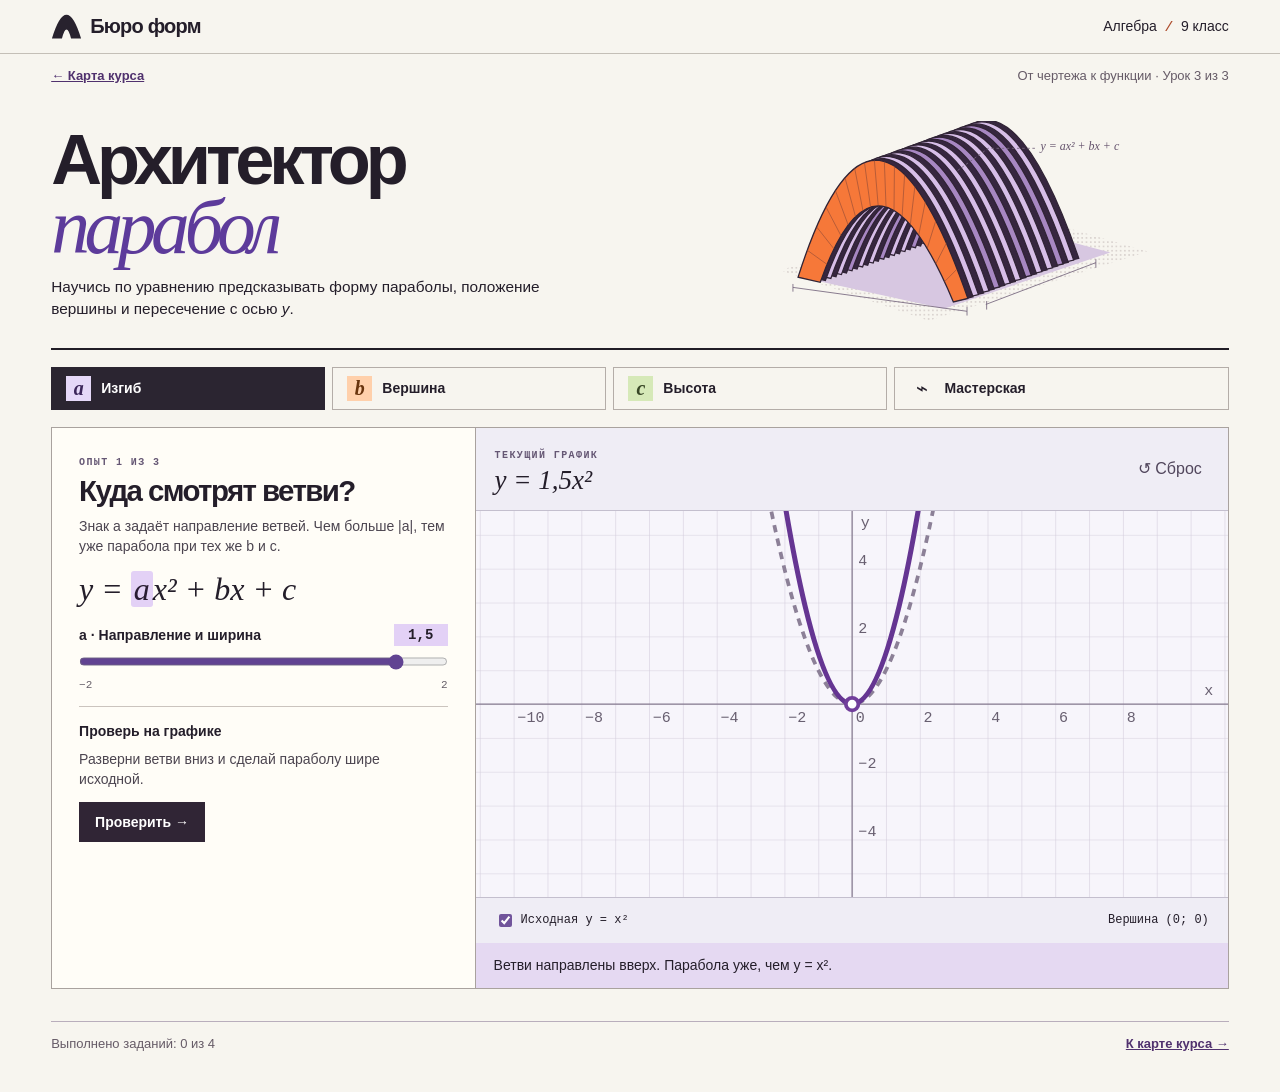
==== parabola.html @ 75d6df88 "Объединить три практических урока в курс с картой и прогрессом" ====
<!doctype html>
<html lang="ru"><head><meta charset="utf-8"><meta name="viewport" content="width=device-width,initial-scale=1"><meta name="theme-color" content="#f7f5ef"><title>Архитектор парабол — Бюро форм</title><link rel="stylesheet" href="style.css"><link rel="stylesheet" href="course.css"><script defer src="progress.js"></script><script src="app.js" defer></script></head><body>
<header><div class="wrap top"><a class="brand" href="index.html"><svg viewBox="0 0 34 30" aria-hidden="true"><path d="M1 28Q17 -24 33 28H22Q17 8 12 28Z"/></svg>Бюро форм</a><span>Алгебра <b>⁄</b> 9 класс</span></div></header>
<main class="wrap">
<nav class="crumb"><a href="index.html">← Карта курса</a><span>От чертежа к функции · Урок 3 из 3</span></nav><section class="poster"><div class="copy"><h1>Архитектор<br><em>парабол</em></h1><p>Научись по уравнению предсказывать форму параболы, положение вершины и пересечение с осью <i>y</i>.</p></div><svg id="sculpture" aria-label="Архитектурный этюд из параболических арок" viewBox="0 0 480 240" role="img"></svg></section>
<nav id="tabs" aria-label="Выбрать опыт"></nav>
<section class="lab"><article class="lesson"><div class="kicker" id="kicker"></div><h2 id="title"></h2><p id="explain"></p><div class="equation" aria-label="Общее уравнение">y = <span data-term="a">a</span>x² + <span data-term="b">b</span>x + <span data-term="c">c</span></div><div id="sliders"></div><section class="challenge"><strong id="challengeTitle"></strong><p id="challengeText"></p><div id="buttons"></div><div id="feedback" role="status"></div></section></article>
<article class="graph"><div class="graphhead"><div><small>ТЕКУЩИЙ ГРАФИК</small><h3 id="numeric"></h3></div><button id="reset" title="Сбросить значения текущего опыта">↺ Сброс</button></div><svg id="plot" role="img" viewBox="0 0 600 308"></svg><div class="graphfoot"><label><input type="checkbox" id="compare" checked> Исходная y = x²</label><span id="vertex"></span></div><p class="observation" id="observation"></p></article></section>
<div class="course-end" id="courseEnd"></div></main></body></html>
---- style.css ----
*{box-sizing:border-box}html{color-scheme:light}body{margin:0;background:#f7f5ef;color:#241e2a;font:16px/1.46 "Inter","Segoe UI",sans-serif}button,input{font:inherit}button{cursor:pointer}button:focus-visible,input:focus-visible,a:focus-visible{outline:3px solid #6651d1;outline-offset:3px}.wrap{max-width:1320px;margin:auto;padding:0 clamp(16px,4vw,64px)}header{border-bottom:1px solid #c4bfb7}.top{height:53px;display:flex;align-items:center;justify-content:space-between;font-size:14px}.top b{color:#ad4b2b;margin:0 7px}.brand{text-decoration:none;color:inherit;font-weight:800;letter-spacing:-.8px;font-size:20px;display:flex;align-items:center;gap:8px}.brand svg{width:31px;fill:#28222e}.poster{display:grid;grid-template-columns:1.15fr 1fr;align-items:center;border-bottom:2px solid #211d26;position:relative;padding:22px 0;gap:25px}.poster h1{margin:0;font-family:"Arial Black","Segoe UI",sans-serif;font-size:clamp(48px,5.5vw,83px);letter-spacing:-.073em;line-height:.91;font-weight:900}.poster h1 em{font-family:Georgia,serif;font-weight:normal;font-size:1.1em;letter-spacing:-.07em;color:#5d3b9b}.poster p{max-width:530px;margin:14px 0 0;font-size:clamp(14px,1.2vw,17px);line-height:1.4}.poster svg{width:100%;height:clamp(155px,16vw,224px);display:block}#tabs{display:grid;grid-template-columns:repeat(3,1fr) 1.22fr;margin:17px 0;gap:7px}.tab{background:transparent;border:1px solid #b4ada8;color:inherit;display:flex;align-items:center;gap:10px;padding:8px 14px;text-align:left;font-weight:650;font-size:14px;transition:background .15s}.tab:hover{background:#e9e5dc}.tab[aria-current=true]{background:#2b2531;color:white;border-color:#2b2531}.glyph{display:grid;place-items:center;width:25px;height:25px;background:#e5d8f8;color:#3b255a;font:italic bold 20px Georgia,serif}.tab:nth-child(2) .glyph{background:#ffd0ab;color:#69340d}.tab:nth-child(3) .glyph{background:#d6e9b8;color:#384726}.tab:nth-child(4) .glyph{color:inherit;background:transparent;font:20px Arial}.tick{margin-left:auto}.lab{display:grid;grid-template-columns:minmax(280px,.83fr) minmax(0,1.48fr);align-items:start;border:1px solid #a9a29e;margin-bottom:32px;background:#fffdf7}.lesson{padding:clamp(18px,2.1vw,31px)}.kicker,small{font:700 10px/1.5 Consolas,monospace;letter-spacing:1.4px;color:#655774}.lesson h2{font:720 clamp(26px,2.3vw,36px)/1.05 "Segoe UI",sans-serif;letter-spacing:-1.6px;margin:6px 0 9px}.lesson p{margin:6px 0 12px;color:#4c4550;font-size:14px}.equation{font:italic clamp(25px,2.5vw,38px)/1.3 Georgia,serif;margin:13px 0}.on{border-radius:3px;background:var(--tint);padding:0 3px;color:#291d32}.slider{display:block;margin:12px 0}.shead{display:flex;justify-content:space-between;align-items:center;font-size:14px;font-weight:650}.shead output{font:700 14px Consolas,monospace;background:var(--tint);padding:3px 9px;min-width:54px;text-align:center}.slider input{width:100%;accent-color:#614392;height:23px;margin:4px 0 0;cursor:pointer}.limits{display:flex;justify-content:space-between;font:11px Consolas,monospace;color:#676069}.challenge{border-top:1px solid #cbc4be;margin-top:15px;padding-top:12px}.challenge strong{font-size:14px}.challenge p{font-size:14px}.action{border:0;background:#302535;color:#fff;padding:10px 16px;font-weight:650;font-size:14px}.action:hover{background:#523c61}#feedback:not(:empty){font-size:14px;margin-top:9px;color:#783f25}#feedback.ok{color:#355531}.graph{min-width:0;border-left:1px solid #a9a29e;background:#efedf5}.graphhead,.graphfoot{display:flex;align-items:center;justify-content:space-between;gap:9px;padding:13px 19px}.graphhead{border-bottom:1px solid #c4bfce}.graphhead h3{font:italic 27px Georgia,serif;margin:1px 0}.graphhead button{color:#51465c;border:0;background:transparent;padding:7px}.graph svg{width:100%;display:block;background:#f7f5fb}.graphfoot{font:12px/1.3 Consolas,monospace;border-top:1px solid #c4bfce;flex-wrap:wrap}.graphfoot label{display:flex;gap:6px;align-items:center}.graphfoot input{accent-color:#71549b}.observation{padding:12px 18px;background:#e5d9f2;margin:0;min-height:43px;font-size:14px}.lab{background:linear-gradient(to right,#fffdf7 36%,#efedf5 36%)}.lesson{background:#fffdf7}.sr{position:absolute;width:1px;height:1px;overflow:hidden;clip-path:inset(50%)}@media(max-width:760px){.poster{grid-template-columns:1.25fr 1fr;gap:0}.lab{display:flex;flex-direction:column;background:#fffdf7}.lesson,.graph{width:100%}.graph{border-left:0;border-top:1px solid #a9a29e}.lab{display:grid;grid-template-columns:1fr}.lesson{display:contents}.kicker,.lesson h2,#explain,.equation,#sliders,.challenge{margin-left:16px;margin-right:16px}.kicker{margin-top:15px;grid-row:1}.lesson h2{grid-row:2}.lesson #explain{grid-row:3}.equation{grid-row:4;margin-top:0;margin-bottom:6px}.graph{grid-row:5}.graphhead{padding:6px 12px}.graphhead h3{font-size:23px}.graphfoot{padding:7px 12px}.observation{padding:8px 12px;min-height:0}#sliders{grid-row:6}.challenge{grid-row:7;margin-top:0;margin-bottom:16px}.tab{padding:7px;gap:5px}.poster p{max-width:440px}.poster svg{height:auto}.graph svg{max-height:320px}}@media(max-width:510px){.wrap{padding:0 12px}.poster{padding:18px 0 13px;display:block}.copy h1{font-size:46px;position:relative;z-index:1;width:62%}.poster svg{position:absolute;right:-3px;top:20px;width:42%;height:85px}.poster p{margin-top:12px;font-size:14px}.tab{flex-direction:column;justify-content:center;gap:3px;font-size:11px;padding:5px 2px;position:relative}.tick{position:absolute;right:3px;top:2px}.glyph{width:20px;height:20px;font-size:17px}#tabs{margin:10px 0;gap:4px}.top{height:44px}.graphhead small{font-size:9px}.graphfoot{font-size:11px}.graphhead h3{font-size:20px}.lesson h2{font-size:26px}.poster h1 em{font-size:1em}.equation{font-size:26px}}
@media(max-width:510px){.poster svg{top:52px;right:0;width:31%;height:50px}.graph #plot text{font-size:17px}}
---- course.css ----
.syllabus{padding-bottom:34px}.cover{display:grid;grid-template-columns:1.06fr 1fr;gap:28px;align-items:stretch;padding:32px 0;border-bottom:2px solid #302535}.cover h1,.practicehead h1{font:900 clamp(42px,5.6vw,82px)/.97 "Arial Black","Segoe UI",sans-serif;letter-spacing:-.075em;margin:12px 0}.cover h1 em{font-family:Georgia,serif;font-weight:normal;color:#613d93}.cover p{max-width:495px;margin:14px 0 20px}.action{display:inline-block;text-decoration:none}.cover figure{margin:0;position:relative;display:flex;flex-direction:column;justify-content:center;background-color:#e1d7ef;background-image:linear-gradient(#a68abd38 1px,transparent 1px),linear-gradient(90deg,#a68abd38 1px,transparent 1px);background-size:24px 24px;border:1px solid #a79ab2;overflow:hidden}.cover img{width:100%;height:clamp(160px,18vw,235px)}.cover figcaption{display:flex;justify-content:space-between;gap:8px;font-size:12px;border-top:1px solid #af9cbe;background:#e7dcf1;padding:6px 11px}.planhead,.course-end,.crumb{display:flex;gap:12px;justify-content:space-between;align-items:center}.planhead{margin:22px 0 14px}.planhead h2,.practicehead h1,.exercise h2,.unitcopy h3{margin:0;letter-spacing:-.055em}.planhead h2{font-size:30px}.meter{display:flex;align-items:center;gap:10px;font-size:13px}.meter progress{width:65px;height:7px;accent-color:#65428a}.route{display:grid;grid-template-columns:repeat(3,minmax(0,1fr));gap:16px}.unit{display:flex;flex-direction:column;border:1px solid #aaa1a3;text-decoration:none;color:inherit;background:#fffcf7}.unit:hover{border-color:#5a3980}.unitart{background:#dce9c8;display:flex;align-items:center;justify-content:space-between;overflow:hidden;border-bottom:1px solid #aaa1a3;padding:4px 12px}.unitart span{white-space:nowrap;font:italic 22px Georgia,serif}.unitart svg{width:55%;height:75px}.u1 .unitart{background:#f8d9b9}.u2 .unitart{background:#e4d8f2}.unitcopy{padding:16px;display:flex;flex:1;flex-direction:column}.unitcopy h3{font-size:24px;margin:7px 0 0}.unitcopy p{font-size:14px;margin:5px 0 16px}.unitcopy strong{font-size:14px;color:#563781;margin-top:auto}.storage,.crumb,.course-end{font-size:13px;color:#665b67}.crumb,.course-end{padding:13px 0}.crumb a,.course-end a{color:#50316e;font-weight:650}.course-end{border-top:1px solid #b9aebc;margin-bottom:25px}.practicehead{margin:22px 0}.practicehead h1{font-size:clamp(34px,5vw,62px);margin-top:5px}.worksheet{display:grid;grid-template-columns:1fr 1.3fr;border:1px solid #aaa1a3;background:#fffcf7}.exercise{padding:clamp(18px,3vw,38px)}.exercise h2{font-size:clamp(23px,2.4vw,36px)}.exercise p{margin:10px 0 16px}.exercise #response{color:#543473}.exercise .slider{--tint:#e3d1f6}.sheet{border-left:1px solid #aaa1a3;background:#f2eff6}.sheet svg{display:block;width:100%}.sheet .graphhead{background:#e5d9ee}.sheet b{font:italic 23px Georgia,serif}@media(max-width:700px){.cover{gap:12px;padding:18px 0;grid-template-columns:1fr 1fr}.cover h1{font-size:40px}.cover figure{align-self:center}.cover p{font-size:14px}.route{grid-template-columns:1fr}.unit{display:grid;grid-template-columns:30% 1fr}.unitart{flex-direction:column;justify-content:center;border-bottom:0;border-right:1px solid #aaa1a3}.unitart svg{width:100%}.unitcopy{padding:12px}.unitcopy h3{font-size:21px}.unitcopy p{margin-bottom:7px}.worksheet{display:flex;flex-direction:column}.sheet{border-left:none}.exercise{display:contents}.exercise>*,.exercise #response{margin-left:14px;margin-right:14px}.exercise>small{margin-top:16px}.sheet{order:1}.exercise #adjust{order:2}.exercise button{order:3;align-self:flex-start}.exercise #response{order:4}.crumb{align-items:baseline;font-size:12px}.crumb span{text-align:right}.cover figcaption{display:block}.cover figcaption b{display:block}.meter progress{width:38px}}@media(max-width:460px){.cover{grid-template-columns:1fr}.cover figure{grid-row:1;flex-direction:row;align-items:center}.cover img{width:65%;height:103px}.cover figcaption{background:transparent;border:0}.cover h1 br{display:none}.cover h1 em:before{content:" "}.cover h1{font-size:38px}.cover p{margin:8px 0 12px}.unitart svg{height:48px}.unitart{padding:6px}.planhead h2{font-size:25px}.meter{gap:5px}}
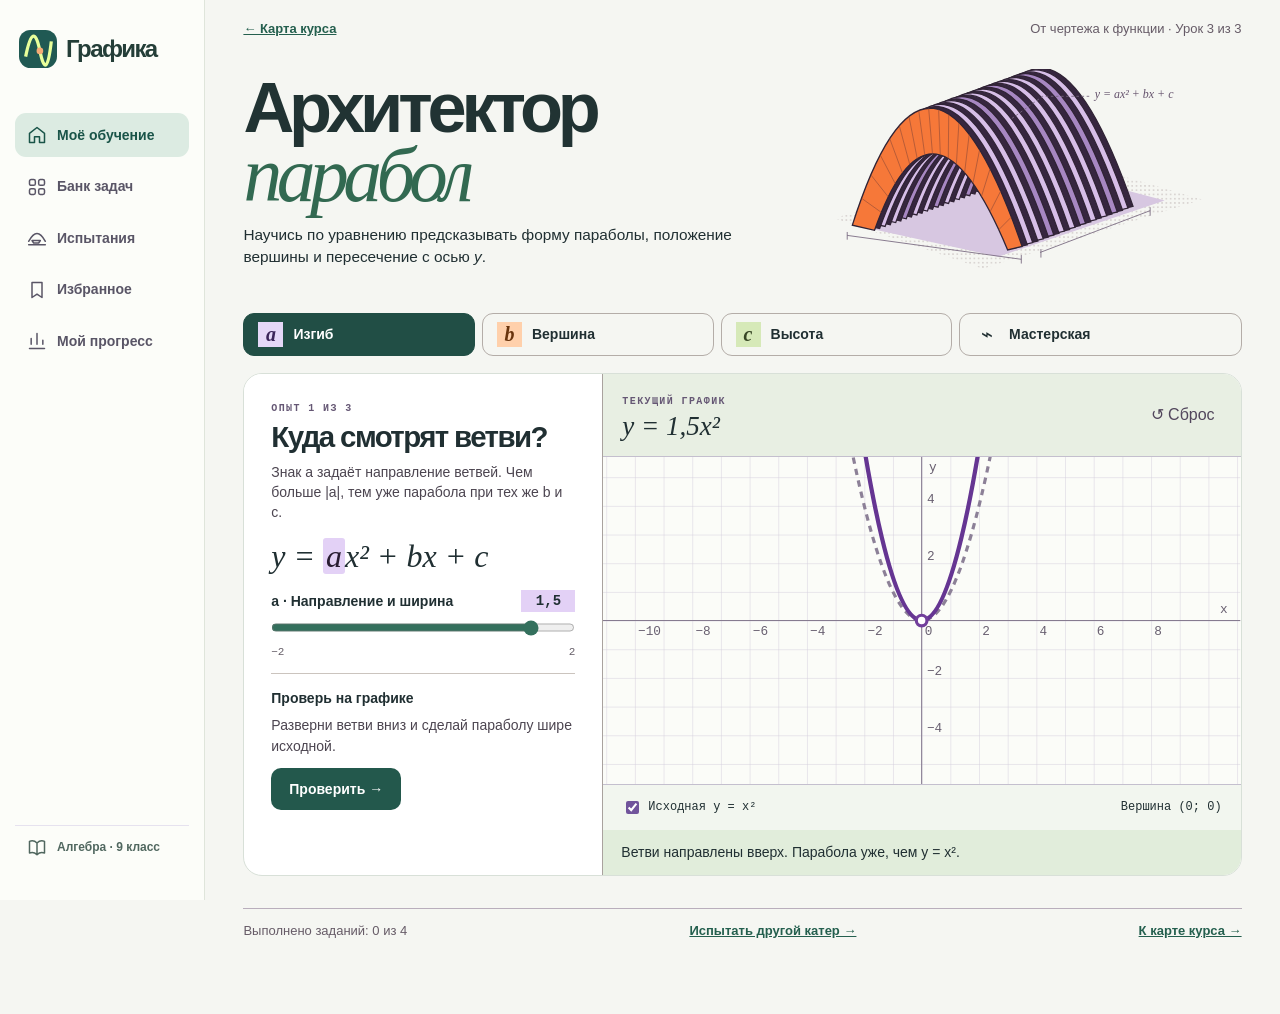
==== commit c05424dd: "Создать студию Графика с банком задач и инженерными испытаниями" ====
--- a/parabola.html
+++ b/parabola.html
@@ -1,6 +1,6 @@
 <!doctype html>
-<html lang="ru"><head><meta charset="utf-8"><meta name="viewport" content="width=device-width,initial-scale=1"><meta name="theme-color" content="#f7f5ef"><title>Архитектор парабол — Бюро форм</title><link rel="stylesheet" href="style.css"><link rel="stylesheet" href="course.css"><script defer src="progress.js"></script><script src="app.js" defer></script></head><body>
-<header><div class="wrap top"><a class="brand" href="index.html"><svg viewBox="0 0 34 30" aria-hidden="true"><path d="M1 28Q17 -24 33 28H22Q17 8 12 28Z"/></svg>Бюро форм</a><span>Алгебра <b>⁄</b> 9 класс</span></div></header>
+<html lang="ru"><head><meta charset="utf-8"><meta name="viewport" content="width=device-width,initial-scale=1"><meta name="theme-color" content="#f7f5ef"><title>Архитектор парабол — Графика</title><link rel="stylesheet" href="style.css"><link rel="stylesheet" href="course.css"><link rel="stylesheet" href="studio.css"><script defer src="progress.js"></script><script defer src="studio.js"></script><script src="app.js" defer></script></head><body>
+<header><div class="wrap top"><a class="brand" href="index.html"><svg viewBox="0 0 34 30" aria-hidden="true"><path d="M1 28Q17 -24 33 28H22Q17 8 12 28Z"/></svg>Графика</a><span>Алгебра <b>⁄</b> 9 класс</span></div></header>
 <main class="wrap">
 <nav class="crumb"><a href="index.html">← Карта курса</a><span>От чертежа к функции · Урок 3 из 3</span></nav><section class="poster"><div class="copy"><h1>Архитектор<br><em>парабол</em></h1><p>Научись по уравнению предсказывать форму параболы, положение вершины и пересечение с осью <i>y</i>.</p></div><svg id="sculpture" aria-label="Архитектурный этюд из параболических арок" viewBox="0 0 480 240" role="img"></svg></section>
 <nav id="tabs" aria-label="Выбрать опыт"></nav>
@@ -8,3 +8,5 @@
 <article class="graph"><div class="graphhead"><div><small>ТЕКУЩИЙ ГРАФИК</small><h3 id="numeric"></h3></div><button id="reset" title="Сбросить значения текущего опыта">↺ Сброс</button></div><svg id="plot" role="img" viewBox="0 0 600 308"></svg><div class="graphfoot"><label><input type="checkbox" id="compare" checked> Исходная y = x²</label><span id="vertex"></span></div><p class="observation" id="observation"></p></article></section>
 <div class="course-end" id="courseEnd"></div></main></body></html>
 
+
+
--- a/studio.css
+++ b/studio.css
@@ -0,0 +1,22 @@
+body{--ink:#252034;--purple:#6953df;--muted:#6c6878;--rail:205px;background:#f6f5fa;color:var(--ink);padding-left:var(--rail);font-family:Inter,"Segoe UI",Arial,sans-serif}body>header{width:var(--rail);position:fixed;inset:0 auto 0 0;background:#fff;z-index:4;border-right:1px solid #e5e3eb;border-bottom:0;display:flex;flex-direction:column;padding:30px 15px}.studio-brand{font-size:22px;font-weight:800;letter-spacing:-1.3px;display:flex;gap:9px;align-items:center;text-decoration:none;color:var(--ink);margin:0 0 45px 4px}.studio-brand span{background:var(--purple);color:white;border-radius:12px;width:39px;height:39px;display:grid;place-items:center;font:40px/.8 Georgia}.ico{width:20px;height:20px;flex:none;vertical-align:middle}header nav{display:grid;gap:7px}header nav a,.rail-foot{display:flex;align-items:center;gap:10px;padding:12px;color:#595566;font-size:14px;font-weight:600;text-decoration:none;border-radius:11px}header nav a[aria-current=page]{background:#ebe7ff;color:#5942bf}header nav a:hover,.bookmark:hover{background:#f2effa}.rail-foot{margin-top:auto;font-size:12px;border-top:1px solid #e6e2ef;border-radius:0}.wrap{max-width:1480px;margin:auto;padding:0 clamp(16px,3vw,48px)}main{padding-bottom:35px!important}.dashboard{display:grid;grid-template-columns:minmax(0,2.3fr) minmax(190px,1fr);gap:20px}.dashboard-heading,.mission{grid-column:1/-1}.dashboard-heading,.viewhead{padding-top:30px}.eyeline,.viewhead>small,.dashboard .course-label{font:700 10px/1.3 Consolas,monospace;letter-spacing:1.2px}.dashboard-heading .eyeline,.viewhead>small,.result-card .eyeline{color:#696675}.dashboard h1,.viewhead h1{font:750 clamp(32px,3vw,46px)/1.1 "Segoe UI",sans-serif;letter-spacing:-2px;margin:5px 0 0}.mission{position:relative;color:#fff;overflow:hidden;background:radial-gradient(ellipse at 90% 60%,#634d87 0,#43365f 37%,#29233e 75%);border-radius:23px;display:grid;grid-template-columns:1fr 1fr;padding:clamp(18px,2.6vw,36px);align-items:center;gap:6px}.mission .course-label{background:#ffffff15;border:1px solid #ffffff35;color:#e9e0fd;border-radius:30px;padding:5px 9px;display:inline-flex;align-items:center;gap:6px;letter-spacing:.25px;font-family:inherit;font-size:12px}.course-label .ico{width:14px;height:14px}.mission h2{font:750 clamp(39px,4vw,62px)/.98 "Segoe UI",sans-serif;letter-spacing:-2.8px;margin:14px 0 10px}.mission p{color:#e4dfec;max-width:345px;font-size:15px;margin:0 0 18px}.launch,.action{background:#674bd9;color:white;border-radius:10px;text-decoration:none;display:inline-block;padding:11px 18px;font-weight:650}.launch{background:#e3fb88;color:#262335}.launch:hover{background:#f1ffb6}.model{min-width:0;text-align:center}.model svg{display:block;width:100%;max-height:235px}.model label{color:#e7e2ef;font-size:12px;display:inline-flex;align-items:center;gap:6px}.model input{width:78px;accent-color:#dec8ff;cursor:ew-resize}.model .ico{width:14px}.planhead{margin:0 0 11px}.planhead h2,.result-list h2,.practice-tile h3{letter-spacing:-1px;font-size:24px}.planhead>span{font-size:12px;color:var(--muted)}.module-list,.result-card,.library,.result-list article,.worksheet,.lab{background:#fff;border:1px solid #e2dfeb;border-radius:19px;overflow:hidden}.module{padding:16px;display:flex;align-items:center;gap:14px;color:inherit;text-decoration:none}.module+.module,.task-row+.task-row{border-top:1px solid #efedf4}.module:hover,.task-row:hover,.result-list article a:hover{background:#f9f7ff}.module-icon{width:58px;height:64px;flex:none;display:grid;place-items:center;background:#fbe1ce;color:#9b4f2f;border-radius:13px}.module-icon .ico{width:35px;height:35px}.u1 .module-icon{background:#deecbb;color:#4b692e}.u2 .module-icon{background:#e7ddff;color:#7553ac}.module-desc{flex:1}.module-desc small,.task-row small{font:600 11px/1.4 "Segoe UI",sans-serif;letter-spacing:0;color:#6c6378}.module-desc h3,.practice-tile h3{margin:2px 0;font-size:20px;letter-spacing:-.65px}.module-desc p,.practice-tile p{font-size:13px;color:#645e70;margin:2px 0}.module-count{font-size:12px;white-space:nowrap;color:#736d7b}.module>.ico{width:16px}.dash-aside{display:grid;align-content:start;gap:12px}.result-card,.practice-tile{padding:16px 20px}.result-card{display:grid;justify-items:center;gap:9px}.result-card .eyeline{justify-self:start}.dial{width:76px;height:76px;border-radius:50%;display:grid;place-items:center;background:conic-gradient(#7759d9 var(--arc),#eeebf5 0)}.dial b{border-radius:50%;width:62px;height:62px;background:white;display:grid;align-content:center;justify-content:center;display:flex;align-items:center;font-size:23px}.dial small{letter-spacing:0}.result-card strong{font-size:14px}.result-card a,.empty a{color:#5f43bc;text-decoration:none;font-weight:600;font-size:13px}.result-card .ico{width:15px}.practice-tile{border-radius:17px;background:#e4eccf;color:#35432e;text-decoration:none;display:block}.practice-tile b{display:block;margin-top:10px;font-size:13px}.viewhead{margin-bottom:22px}.viewhead p{color:var(--muted)}.library,.result-list article{padding:20px}.find{display:flex;align-items:center;gap:8px;padding:9px 12px;border:1px solid #d1cadb;border-radius:11px}.find input{width:100%;padding:4px;border:0;background:none}.filters{display:flex;gap:7px;flex-wrap:wrap;margin:16px 0}.filters button,.bookmark{border:0;border-radius:24px;padding:8px 13px;background:#f2eff8}.filters button[aria-pressed=true]{background:#433157;color:white}.task-row{display:flex;align-items:center;gap:8px}.task-row a{display:grid;gap:3px;flex:1;padding:13px 5px;color:inherit;text-decoration:none}.bookmark{border-radius:10px;padding:9px}.bookmark[aria-pressed=true]{color:#6547be}.bookmark[aria-pressed=true] svg{fill:#d5c1fa}.empty{padding:22px 4px;color:var(--muted)}.result-list{display:grid;grid-template-columns:repeat(auto-fit,minmax(210px,1fr));gap:14px}.result-list h2{margin:0 0 9px}.result-list progress{accent-color:#7956cc;width:100%}.result-list a{display:flex;justify-content:space-between;text-decoration:none;padding:11px 0;color:inherit;font-size:14px}.worksheet,.lab{background:#fff}.lesson,.exercise{background:#fff}.crumb{padding:20px 0 8px}.poster{border-bottom:0}.poster h1 em{color:#6953bc}.tab{border-radius:11px}.studio-lesson .sheet,#drawing{touch-action:pan-y}.sheet #drawing.selectable{touch-action:none;cursor:crosshair}.model input:focus-visible{outline-color:white}
+@media(max-width:1020px){body{--rail:170px}body>header{padding:24px 8px}.module{gap:9px;padding:12px}.module-desc p{display:none}.dashboard{gap:14px}.model label{font-size:11px}.module-icon{width:43px;height:50px}}@media(max-width:800px){body{padding-left:0;padding-bottom:65px}body>header{width:100%;height:56px;position:relative;padding:7px 15px;display:flex;flex-direction:row;align-items:center;justify-content:space-between;border-right:0;border-bottom:1px solid #e5e3eb}.studio-brand{margin:0;font-size:19px}.studio-brand span{width:32px;height:32px;font-size:32px}.rail-foot{margin:0;padding:4px;border:0}.rail-foot .ico{width:15px}header nav{position:fixed;bottom:0;left:0;right:0;z-index:10;background:#fffffff5;border-top:1px solid #e1dce9;display:flex;justify-content:space-around;padding:5px 4px max(5px,env(safe-area-inset-bottom));backdrop-filter:blur(12px)}header nav a{flex:1;flex-direction:column;gap:2px;padding:4px 0;font-size:11px}.dashboard-heading,.viewhead{padding-top:18px}.mission h2{font-size:40px}.dash-aside{grid-template-columns:1fr 1fr}.dashboard{grid-template-columns:1fr}.module-desc p{display:block}.mission{min-height:235px}.practice-tile{align-content:center}.lab{border-radius:14px}.module-count{font-size:11px}}@media(max-width:520px){.mission{grid-template-columns:1fr;padding:19px;gap:3px}.mission h2{font-size:36px;letter-spacing:-1.6px}.mission h2 br{display:none}.mission h2 br:after{content:' '}.mission p{margin-bottom:12px}.model{display:flex;align-items:center;flex-direction:column}.model svg{height:150px}.dashboard{gap:16px}.planhead h2{font-size:22px}.planhead{gap:6px}.module-desc p{display:none}.module{padding:13px 10px}.module h3{font-size:17px}.module-icon{width:40px;height:43px}.module-icon .ico{width:26px}.module>.ico{display:none}.module-count{margin-left:auto}.practice-tile,.result-card,.library{padding:14px}.filters{gap:5px}.filters button{padding:6px 10px}.result-list{grid-template-columns:1fr}.mission h2 br{display:initial}}
+.studio-brand{white-space:nowrap;font-size:20px}.studio-brand span{flex:none}#model{cursor:grab;touch-action:pan-y}#model:active{cursor:grabbing}#plot.movable{cursor:crosshair;touch-action:none}
+
+/* Graph-paper studio */
+body{--ink:#202f32;--muted:#5b6b6d;--purple:#285f57;background:#f5f6f2;color:var(--ink)}
+body>header{background:#fcfdf9;border-color:#dfe5db}.studio-brand{font-size:24px;letter-spacing:-1.6px;color:#243e38}.graph-logo{height:38px;width:38px;flex:none}.rail-foot{color:#50675f}
+header nav a[aria-current=page]{background:#dcebe2;color:#195448}header nav a:hover{background:#ecf2ea}
+.dashboard-heading .eyeline,.viewhead>small,.result-card .eyeline{color:#536e63}
+.dashboard h1,.viewhead h1,.practicehead h1,.poster h1{color:#213333}
+.mission{padding:0;gap:0;align-items:stretch;background:#e7f0d8;border:1px solid #b8c9b6;color:#203b33;border-radius:21px;grid-template-columns:1fr 1.08fr}
+.mission-copy{padding:clamp(22px,2.7vw,39px)}.mission .course-label{background:#f8faed;border:1px solid #b7cab3;color:#315b49}
+.mission h2{font-family:Georgia,"Times New Roman",serif;letter-spacing:-.062em;font-weight:500;font-size:clamp(44px,5.1vw,75px);line-height:.94}
+.mission p{color:#385348;line-height:1.45}.launch,.action,.primary{background:#23584c;color:#fff}.launch:hover,.action:hover,.primary:hover{background:#143e35}
+.model{position:relative;display:flex;flex-direction:column;align-items:center;justify-content:center;min-width:0;background-color:#edf3e8;background-image:linear-gradient(90deg,#779f8a26 1px,transparent 1px),linear-gradient(#779f8a26 1px,transparent 1px);background-size:21px 21px;border-left:1px solid #b8c9b6;padding:34px 8px 12px}
+.model svg#model{height:210px;max-height:230px}.model label{font-weight:600;color:#415e51;background:#f8faf2;padding:4px 9px;border-radius:12px;border:1px solid #c6d8c7}.model label[hidden]{display:none}.model input{accent-color:#2a6552}.model-tabs{position:absolute;right:10px;top:9px;display:flex;padding:2px;border:1px solid #c1d1c3;background:#f8faf4;border-radius:9px}.model-tabs button,.predictions button{border:0;background:transparent;color:#385449;font-weight:650;font-size:12px;border-radius:6px;padding:4px 9px}.model-tabs button[aria-pressed=true]{background:#d5e3d3}
+.module-list,.result-card,.library,.result-list article,.worksheet,.lab,.bench,.triallog{border-color:#d8e0d8}.module:hover,.task-row:hover{background:#f2f6ef}
+.dial{background:conic-gradient(#3d7860 var(--arc),#e6ede4 0)}.practice-tile{background:#ffddbf;color:#493628}.practice-tile p{color:#614735}.result-card a,.empty a,.crumb a,.course-end a{color:#245f4e}.filters button[aria-pressed=true]{background:#24594c}.filters button,.bookmark{background:#edf2ea}.bookmark[aria-pressed=true] .ico{fill:#a6d9c4;stroke:#24594c}
+.poster h1 em{color:#326951}.tab[aria-current=true]{background:#214e45;border-color:#214e45}.graph,.sheet,.graphfoot{background:#f2f6ef}.graph svg,.sheet #drawing{background:#fbfcf8}.graphhead,.sheet .graphhead{background:#e8efe3}.observation{background:#e1eddb}.slider input{accent-color:#34705d}.result-list progress{accent-color:#36765e}
+.bench{display:grid;grid-template-columns:minmax(0,1.45fr) minmax(240px,1fr);background:#fff;border:1px solid #ccd8cd;border-radius:17px;overflow:hidden}.test-canvas{background:#f7fbf7}.test-canvas svg{display:block;width:100%;height:auto}.sheetbar{display:flex;justify-content:space-between;gap:6px;align-items:center;background:#e5eee5;padding:13px 16px;font-size:14px}.sheetbar span{font-family:Georgia,serif;font-style:italic}.test-controls{border-left:1px solid #dce4da;padding:18px 20px}.test-controls h2,.triallog h2{font-size:22px;letter-spacing:-.7px;margin:0 0 13px}.test-controls .slider{--tint:#e0eddc}.predictions{display:flex;gap:7px;margin-top:9px}.predictions button{background:#24594c;color:white;padding:10px;font-size:13px}.predictions button:disabled{background:#dbe4db;color:#486157;cursor:default}.test-controls #testResult{font-size:14px;line-height:1.55;color:#3b5148}.triallog{border:1px solid #d8dfd5;background:#fff;margin:16px 0 32px;padding:17px 21px;border-radius:16px}.triallog p{font-size:14px;color:#52645c}.triallog #trialRows>div{display:flex;align-items:center;justify-content:space-between;gap:8px;padding:9px 0;border-top:1px solid #e3e9df;font-size:14px}
+@media(max-width:800px){.graph-logo{width:30px;height:30px}header nav a{font-size:10px}.mission-copy{padding:20px}.model svg#model{height:166px}.model{padding-top:34px}.bench{grid-template-columns:1fr}.test-controls{border-left:0;border-top:1px solid #dce4da}.test-canvas svg{max-height:330px}.studio-brand{font-size:21px}}
+@media(max-width:520px){.mission{grid-template-columns:1fr}.mission-copy{padding:17px 19px 14px}.mission h2{font-size:38px;letter-spacing:-1.9px}.mission h2 br{display:none}.mission h2 br::after{content:" "}.model{border-left:0;border-top:1px solid #b8c9b6;padding:10px 5px 8px}.model svg#model{height:142px}.model-tabs{top:6px;right:5px}.model-tabs button{font-size:10px;padding:4px 5px}.test-controls{padding:15px}.triallog #trialRows>div{font-size:12px}.triallog{padding:14px}.sheetbar{font-size:12px}}
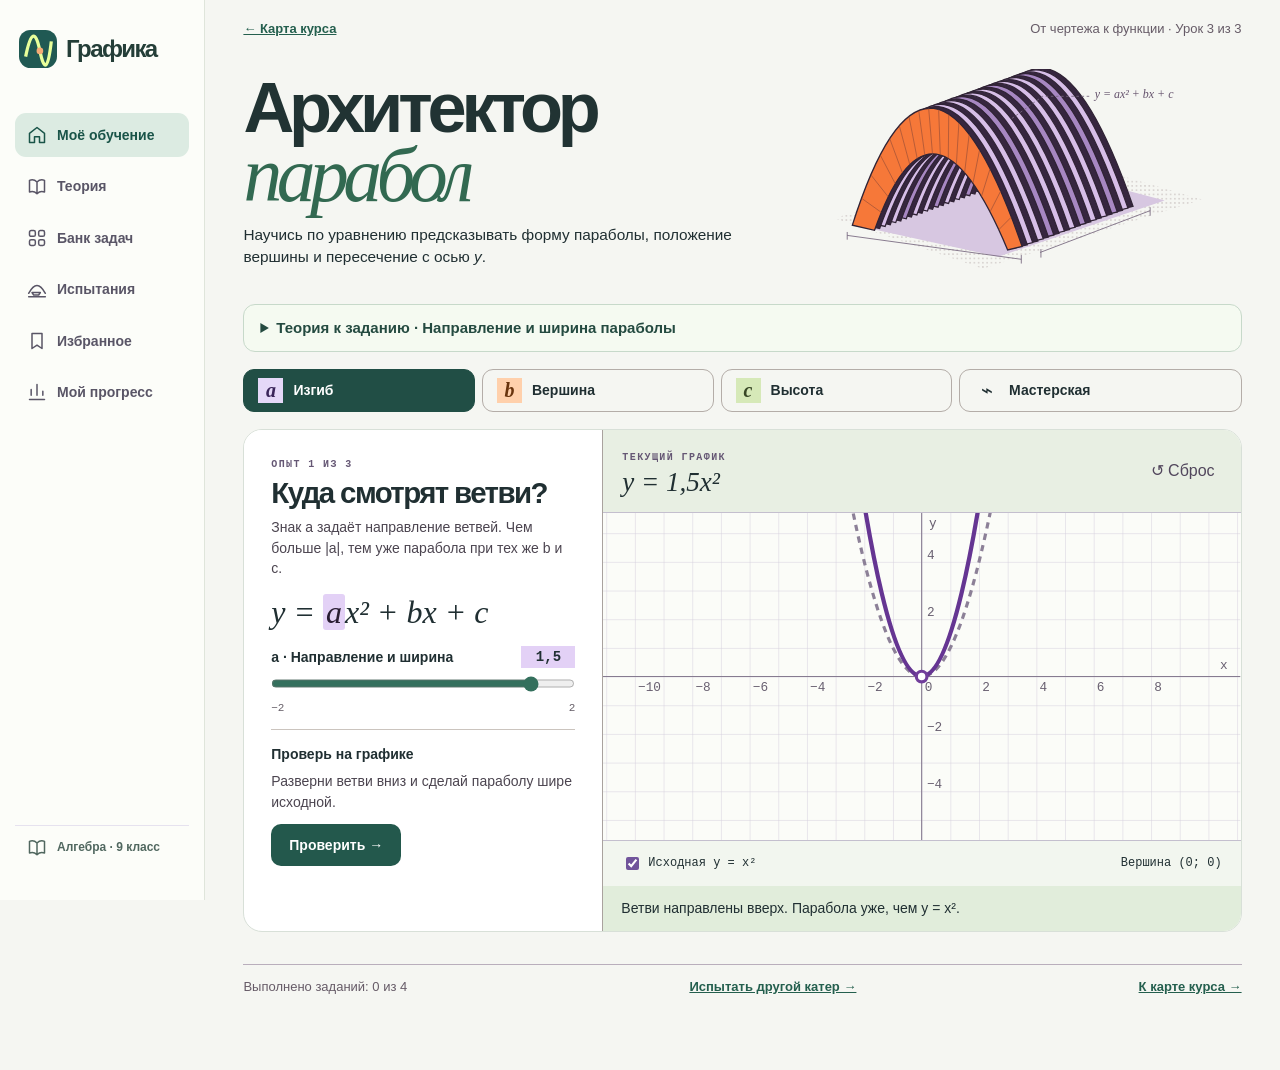
==== commit f1a57129: "Добавить теорию с примерами и переходами к практике" ====
--- a/parabola.html
+++ b/parabola.html
@@ -1,12 +1,13 @@
 <!doctype html>
-<html lang="ru"><head><meta charset="utf-8"><meta name="viewport" content="width=device-width,initial-scale=1"><meta name="theme-color" content="#f7f5ef"><title>Архитектор парабол — Графика</title><link rel="stylesheet" href="style.css"><link rel="stylesheet" href="course.css"><link rel="stylesheet" href="studio.css"><script defer src="progress.js"></script><script defer src="studio.js"></script><script src="app.js" defer></script></head><body>
+<html lang="ru"><head><meta charset="utf-8"><meta name="viewport" content="width=device-width,initial-scale=1"><meta name="theme-color" content="#f7f5ef"><title>Архитектор парабол — Графика</title><link rel="stylesheet" href="style.css"><link rel="stylesheet" href="course.css"><link rel="stylesheet" href="studio.css"><script defer src="progress.js"></script><script defer src="theory.js"></script><script defer src="studio.js"></script><script src="app.js" defer></script></head><body>
 <header><div class="wrap top"><a class="brand" href="index.html"><svg viewBox="0 0 34 30" aria-hidden="true"><path d="M1 28Q17 -24 33 28H22Q17 8 12 28Z"/></svg>Графика</a><span>Алгебра <b>⁄</b> 9 класс</span></div></header>
 <main class="wrap">
 <nav class="crumb"><a href="index.html">← Карта курса</a><span>От чертежа к функции · Урок 3 из 3</span></nav><section class="poster"><div class="copy"><h1>Архитектор<br><em>парабол</em></h1><p>Научись по уравнению предсказывать форму параболы, положение вершины и пересечение с осью <i>y</i>.</p></div><svg id="sculpture" aria-label="Архитектурный этюд из параболических арок" viewBox="0 0 480 240" role="img"></svg></section>
-<nav id="tabs" aria-label="Выбрать опыт"></nav>
+<div id="archTheory"></div><nav id="tabs" aria-label="Выбрать опыт"></nav>
 <section class="lab"><article class="lesson"><div class="kicker" id="kicker"></div><h2 id="title"></h2><p id="explain"></p><div class="equation" aria-label="Общее уравнение">y = <span data-term="a">a</span>x² + <span data-term="b">b</span>x + <span data-term="c">c</span></div><div id="sliders"></div><section class="challenge"><strong id="challengeTitle"></strong><p id="challengeText"></p><div id="buttons"></div><div id="feedback" role="status"></div></section></article>
 <article class="graph"><div class="graphhead"><div><small>ТЕКУЩИЙ ГРАФИК</small><h3 id="numeric"></h3></div><button id="reset" title="Сбросить значения текущего опыта">↺ Сброс</button></div><svg id="plot" role="img" viewBox="0 0 600 308"></svg><div class="graphfoot"><label><input type="checkbox" id="compare" checked> Исходная y = x²</label><span id="vertex"></span></div><p class="observation" id="observation"></p></article></section>
 <div class="course-end" id="courseEnd"></div></main></body></html>
 
 
 
+
--- a/studio.css
+++ b/studio.css
@@ -20,3 +20,4 @@
 .bench{display:grid;grid-template-columns:minmax(0,1.45fr) minmax(240px,1fr);background:#fff;border:1px solid #ccd8cd;border-radius:17px;overflow:hidden}.test-canvas{background:#f7fbf7}.test-canvas svg{display:block;width:100%;height:auto}.sheetbar{display:flex;justify-content:space-between;gap:6px;align-items:center;background:#e5eee5;padding:13px 16px;font-size:14px}.sheetbar span{font-family:Georgia,serif;font-style:italic}.test-controls{border-left:1px solid #dce4da;padding:18px 20px}.test-controls h2,.triallog h2{font-size:22px;letter-spacing:-.7px;margin:0 0 13px}.test-controls .slider{--tint:#e0eddc}.predictions{display:flex;gap:7px;margin-top:9px}.predictions button{background:#24594c;color:white;padding:10px;font-size:13px}.predictions button:disabled{background:#dbe4db;color:#486157;cursor:default}.test-controls #testResult{font-size:14px;line-height:1.55;color:#3b5148}.triallog{border:1px solid #d8dfd5;background:#fff;margin:16px 0 32px;padding:17px 21px;border-radius:16px}.triallog p{font-size:14px;color:#52645c}.triallog #trialRows>div{display:flex;align-items:center;justify-content:space-between;gap:8px;padding:9px 0;border-top:1px solid #e3e9df;font-size:14px}
 @media(max-width:800px){.graph-logo{width:30px;height:30px}header nav a{font-size:10px}.mission-copy{padding:20px}.model svg#model{height:166px}.model{padding-top:34px}.bench{grid-template-columns:1fr}.test-controls{border-left:0;border-top:1px solid #dce4da}.test-canvas svg{max-height:330px}.studio-brand{font-size:21px}}
 @media(max-width:520px){.mission{grid-template-columns:1fr}.mission-copy{padding:17px 19px 14px}.mission h2{font-size:38px;letter-spacing:-1.9px}.mission h2 br{display:none}.mission h2 br::after{content:" "}.model{border-left:0;border-top:1px solid #b8c9b6;padding:10px 5px 8px}.model svg#model{height:142px}.model-tabs{top:6px;right:5px}.model-tabs button{font-size:10px;padding:4px 5px}.test-controls{padding:15px}.triallog #trialRows>div{font-size:12px}.triallog{padding:14px}.sheetbar{font-size:12px}}
+.theory-chapter{max-width:850px;margin:24px 0}.theory-chapter h2{font-size:22px;letter-spacing:-.6px}.quick-theory{background:#f5faf1;border:1px solid #c7d9ca;border-radius:12px;margin:8px 0 14px;color:#244a40}.quick-theory summary{padding:12px 16px;cursor:pointer;font-size:15px;font-weight:650}.note-body{max-width:76ch;padding:0 16px 8px;color:#31453f;font-size:15px;line-height:1.58}.note-body p{margin:5px 0 11px}.note-body .note-formula{padding:8px 12px;background:#e3eddf;font:italic 19px/1.35 Georgia,serif;border-radius:6px}.note-practice{display:inline-block;padding:0 16px 14px;color:#1d5b48;font-weight:650}.quick-theory summary:focus-visible{outline:3px solid #366b54;border-radius:10px}@media(max-width:800px){header nav a{min-width:0;font-size:clamp(8px,2.2vw,11px);text-align:center}}
